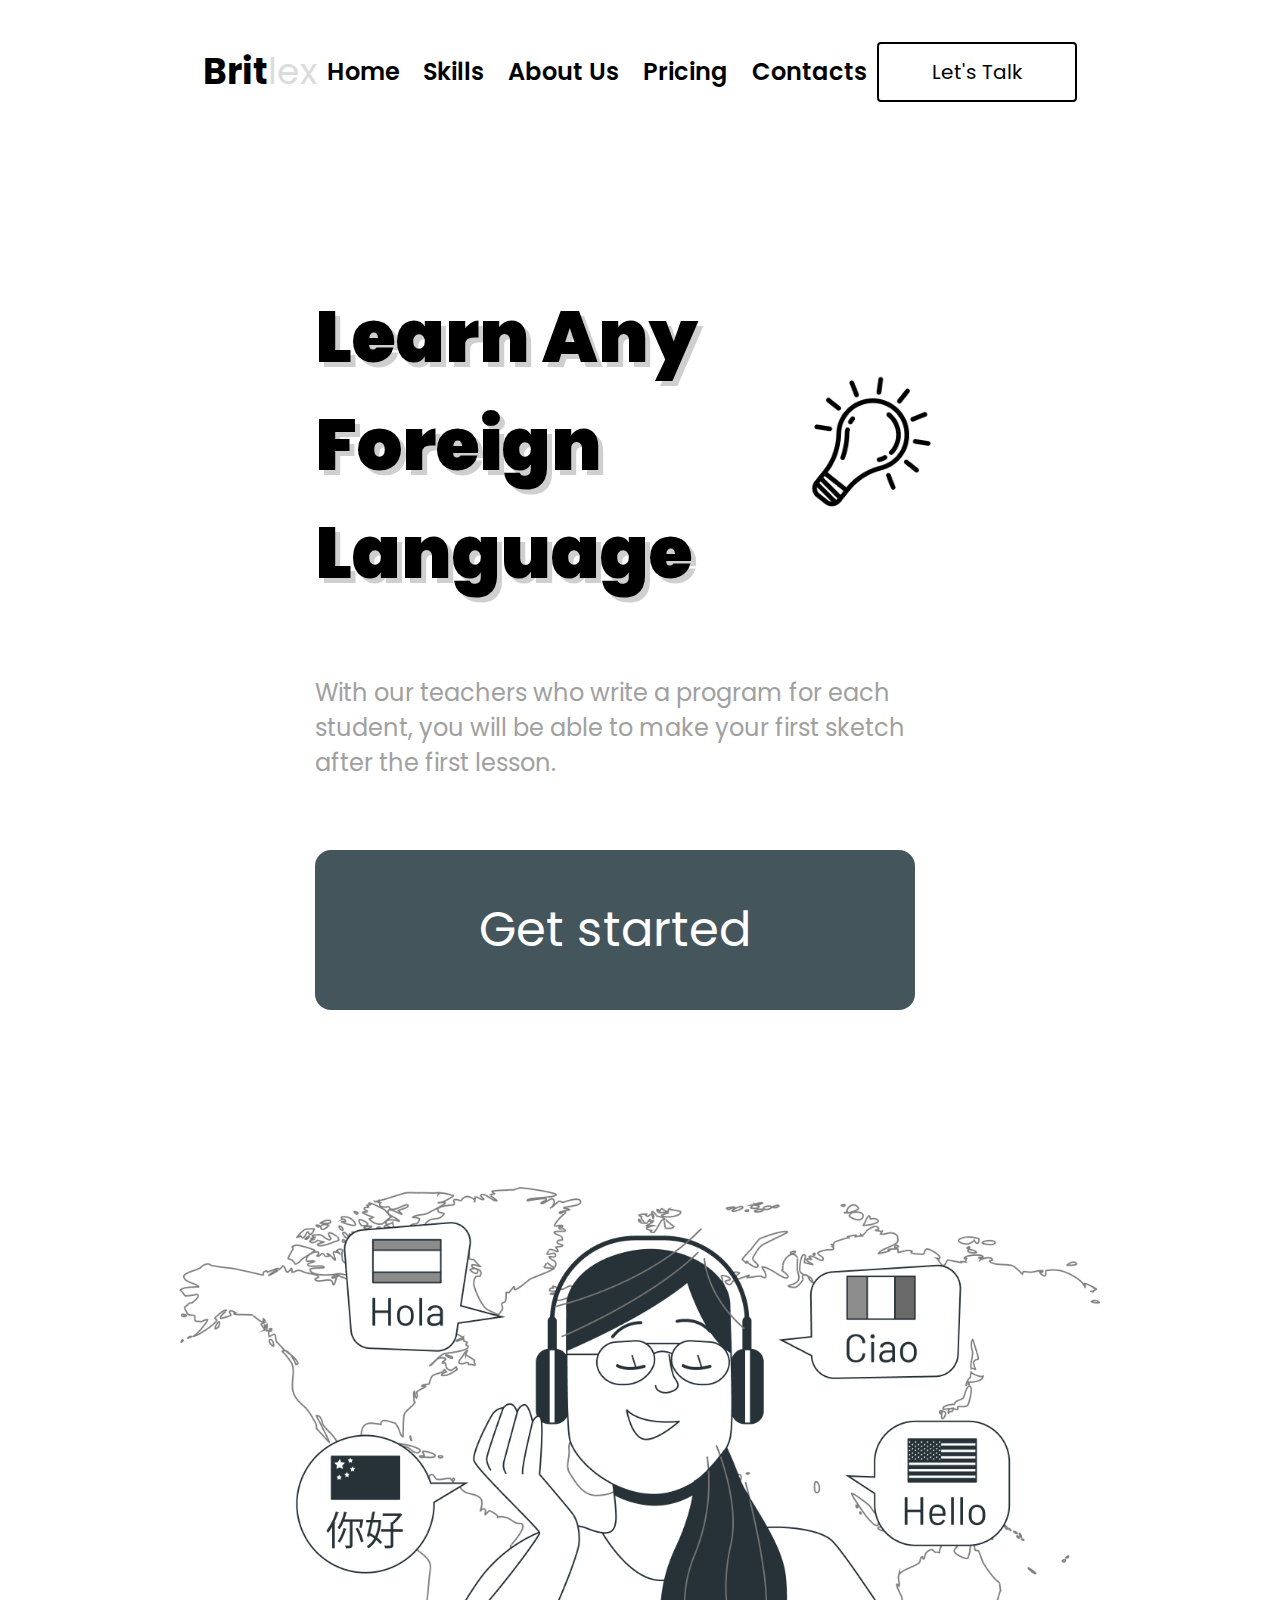
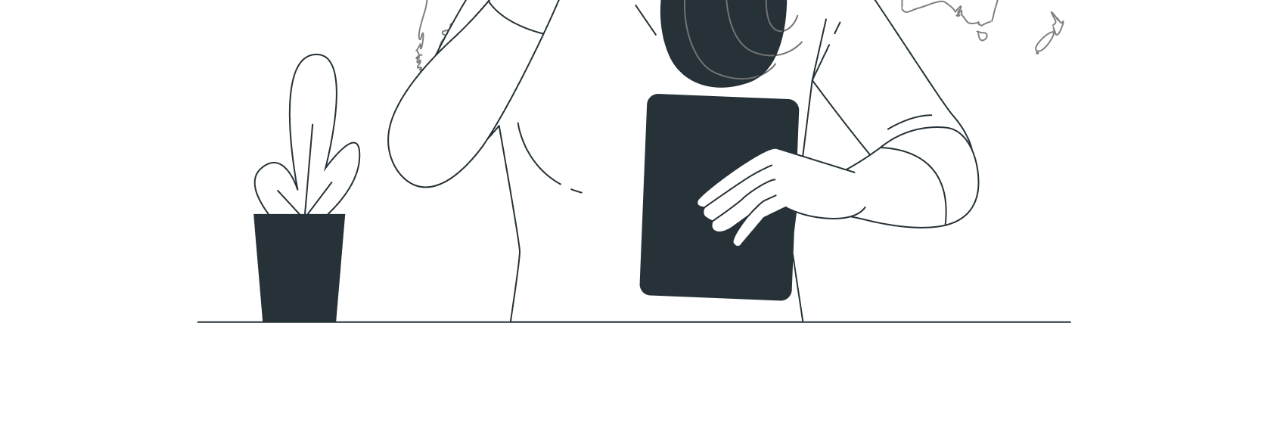
==== index.html @ bc2026d9 "Add files via upload" ====
<!DOCTYPE html>
<html lang="en">
    <head>
        <meta charset="UTF-8">
        <title>[201-324] Трушин Владислав Алексеевич (28.01.2022)</title>
        <link href="https://fonts.googleapis.com/css?family=Poppins:100" rel="stylesheet">
        <link href="https://fonts.googleapis.com/css?family=Poppins:400" rel="stylesheet">
        <link rel="stylesheet" href="styles/style.css">
    </head>
    <body>
        <header class="HeaderFlex">
            <h3><b style="color:black">Brit</b>lex</h3>
            <div class="HeaderLinks">
                <a href="#">Home</a>
                <a href="#">Skills</a>
                <a href="#">About Us</a>
                <a href="#">Pricing</a>
                <a href="#">Contacts</a>
            </div>
            <form action="#" target="_blank">
                <button class="button1">Let's Talk</button>
            </form>
        </header>
        <main class="MainFlex">
            <section style="max-width: 650px; margin: 0 50px;">
                <div style="display: flex; align-items: center; margin-top: 100px">
                    <h1>Learn Any Foreign Language</h1>
                    <img src="images/light.png" width="200" height="200" alt="light">
                </div>
                <h2>With our teachers who write a program for each student, you will be able to make your first sketch after the first lesson.</h2>
                <form name="start" method="POST" data-netlify="true">
                    <button class="button2" id="Butt2">Get started</button>
                </form>
                <script>
                    document.getElementById("Butt2").onclick = function(e){
                        console.log('Form successfully submitted')
                        const handleSubmit = (e) => {
                        e.preventDefault()
                        let myForm = document.getElementById('start');
                        let formData = new FormData(myForm)
                        fetch('/', {
                            method: 'POST',
                            headers: { "Content-Type": "application/x-www-form-urlencoded" },
                            body: new URLSearchParams(formData).toString()
                        }).then(() => console.log('Form successfully submitted')).catch((error) =>
                            alert(error))
                        }
                        alert("Yeah, we're started!");
                    }
                </script>
            </section>
            <section>
                <img src="images/logo.png" width="1000" style="margin: 0 50px;" alt="Logo">
            </section>
        </main>
    </body>
</html>
---- styles/style.css ----
body{
    font-family: 'Poppins';
    align-content: center;
    overflow-x: hidden;
}
h1{
    font-size: 72px;
    font-weight: 900;
    text-shadow: 5px 5px #00000030;
}
h2{
    font-size: 24px;
    font-weight: 400;
    color: rgb(160, 160, 160);
    margin-bottom: 70px;
}
h3{
    font-size: 36px;
    font-weight: 400;
    color: gainsboro;
}
a{
    text-decoration: none;
    color:black;
    font-size: 24px;
    font-weight: 600;
    margin: 10px;
}
a:hover{
    color:gray;
}
.HeaderFlex{
    display: flex;
    justify-content: center;
    align-items: center;
    margin: 0 0;
}
.MainFlex{
    display: flex;
    justify-content: center;
    flex-wrap: wrap;
}
.HeaderLinks{
    margin: 0 0;
}
.button1{
    width: 200px;
    height: 60px;
    background-color: white;
    border-width: 2px;
    border-style: solid;
    border-radius: 4px;
    border-color: black;
    font-family: 'Poppins';
    font-size: 20px;
}
.button1:hover{
    background-color: gray;
    color: white;
}
.button2{
    width: 600px;
    height: 160px;
    background-color: rgb(68, 85, 92);
    border-style: none;
    border-radius: 16px;
    font-family: 'Poppins';
    font-size: 48px;
    color: white;
}
.button2:hover{
    background-color: white;
    color: gray;
    border-style: solid;
    border-width: 2px;
    border-color:black;
}
@media (min-width: 1510px) {
    .HeaderLinks{
        margin: 0 300px;
    }
}
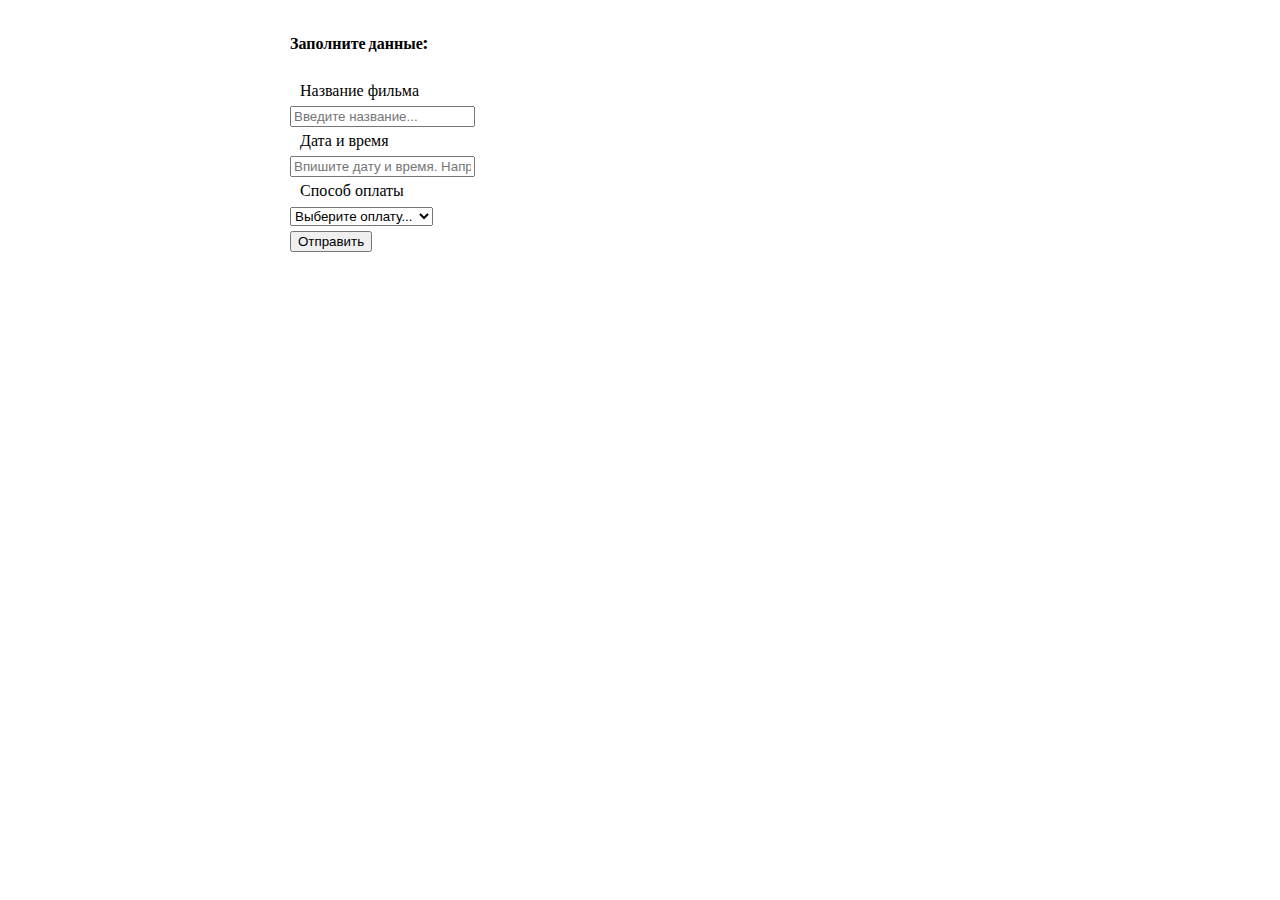
==== commit de5771e9: "Add files via upload" ====
--- a/index.html
+++ b/index.html
@@ -6,52 +6,46 @@
         <link href="https://fonts.googleapis.com/css?family=Poppins:100" rel="stylesheet">
         <link href="https://fonts.googleapis.com/css?family=Poppins:400" rel="stylesheet">
         <link rel="stylesheet" href="styles/style.css">
+        <script src="https://cdn.jsdelivr.net/npm/bootstrap@5.0.2/dist/js/bootstrap.bundle.min.js" integrity="sha384-MrcW6ZMFYlzcLA8Nl+NtUVF0sA7MsXsP1UyJoMp4YLEuNSfAP+JcXn/tWtIaxVXM" crossorigin="anonymous"></script>
+        <link href="https://cdn.jsdelivr.net/npm/bootstrap@5.0.2/dist/css/bootstrap.min.css" rel="stylesheet" integrity="sha384-EVSTQN3/azprG1Anm3QDgpJLIm9Nao0Yz1ztcQTwFspd3yD65VohhpuuCOmLASjC" crossorigin="anonymous">
     </head>
-    <body>
-        <header class="HeaderFlex">
-            <h3><b style="color:black">Brit</b>lex</h3>
-            <div class="HeaderLinks">
-                <a href="#">Home</a>
-                <a href="#">Skills</a>
-                <a href="#">About Us</a>
-                <a href="#">Pricing</a>
-                <a href="#">Contacts</a>
+    <body style="margin: 10px auto; max-width: 700px; padding: 0 10px;">
+        <h4>Заполните данные:</h4>
+        <form action="//httpbin.org/post" name="tosend" method="POST">
+            <label for="input0" style="margin: 0 10px;">Название фильма</label>
+            <div class="input-group mb-3 d-flex align-items-center justify-content-center">
+                <input id="input0" type="text" class="form-control" placeholder="Введите название..." aria-label="Введите название...">
             </div>
-            <form action="#" target="_blank">
-                <button class="button1">Let's Talk</button>
-            </form>
-        </header>
-        <main class="MainFlex">
-            <section style="max-width: 650px; margin: 0 50px;">
-                <div style="display: flex; align-items: center; margin-top: 100px">
-                    <h1>Learn Any Foreign Language</h1>
-                    <img src="images/light.png" width="200" height="200" alt="light">
-                </div>
-                <h2>With our teachers who write a program for each student, you will be able to make your first sketch after the first lesson.</h2>
-                <form name="start" method="POST" data-netlify="true">
-                    <button class="button2" id="Butt2">Get started</button>
-                </form>
-                <script>
-                    document.getElementById("Butt2").onclick = function(e){
-                        console.log('Form successfully submitted')
-                        const handleSubmit = (e) => {
-                        e.preventDefault()
-                        let myForm = document.getElementById('start');
-                        let formData = new FormData(myForm)
-                        fetch('/', {
-                            method: 'POST',
-                            headers: { "Content-Type": "application/x-www-form-urlencoded" },
-                            body: new URLSearchParams(formData).toString()
-                        }).then(() => console.log('Form successfully submitted')).catch((error) =>
-                            alert(error))
-                        }
-                        alert("Yeah, we're started!");
-                    }
-                </script>
-            </section>
-            <section>
-                <img src="images/logo.png" width="1000" style="margin: 0 50px;" alt="Logo">
-            </section>
-        </main>
+            <label for="input1" style="margin: 0 10px;">Дата и время</label>
+            <div class="input-group mb-3">
+                <input id="input1" type="text" class="form-control" placeholder="Впишите дату и время. Напр.: 31.09.2021 13:25" aria-label="Выберите дату и время...">
+            </div>
+            <label for="inputGroupSelect02" style="margin: 0 10px;">Способ оплаты</label>
+            <div class="input-group mb-3">
+                <select class="form-select" id="inputGroupSelect02">
+                    <option selected>Выберите оплату...</option>
+                    <option value="1">Оплата картой</option>
+                    <option value="2">Оплата наличными</option>
+                </select>
+            </div>
+        </form>
+        <button class="btn btn-outline-secondary" type="button" id="button1">Отправить</button>
+        <script>
+            document.getElementById("button1").onclick = function(e){
+                console.log('Form successfully submitted')
+                const handleSubmit = (e) => {
+                e.preventDefault()
+                let myForm = document.getElementById('tosend');
+                let formData = new FormData(myForm)
+                fetch('/', {
+                    method: 'POST',
+                    headers: { "Content-Type": "application/x-www-form-urlencoded" },
+                    body: new URLSearchParams(formData).toString()
+                }).then(() => console.log('Form successfully submitted')).catch((error) =>
+                    alert(error))
+                }
+                alert("Данные отправлены.");
+            }
+        </script>
     </body>
 </html>